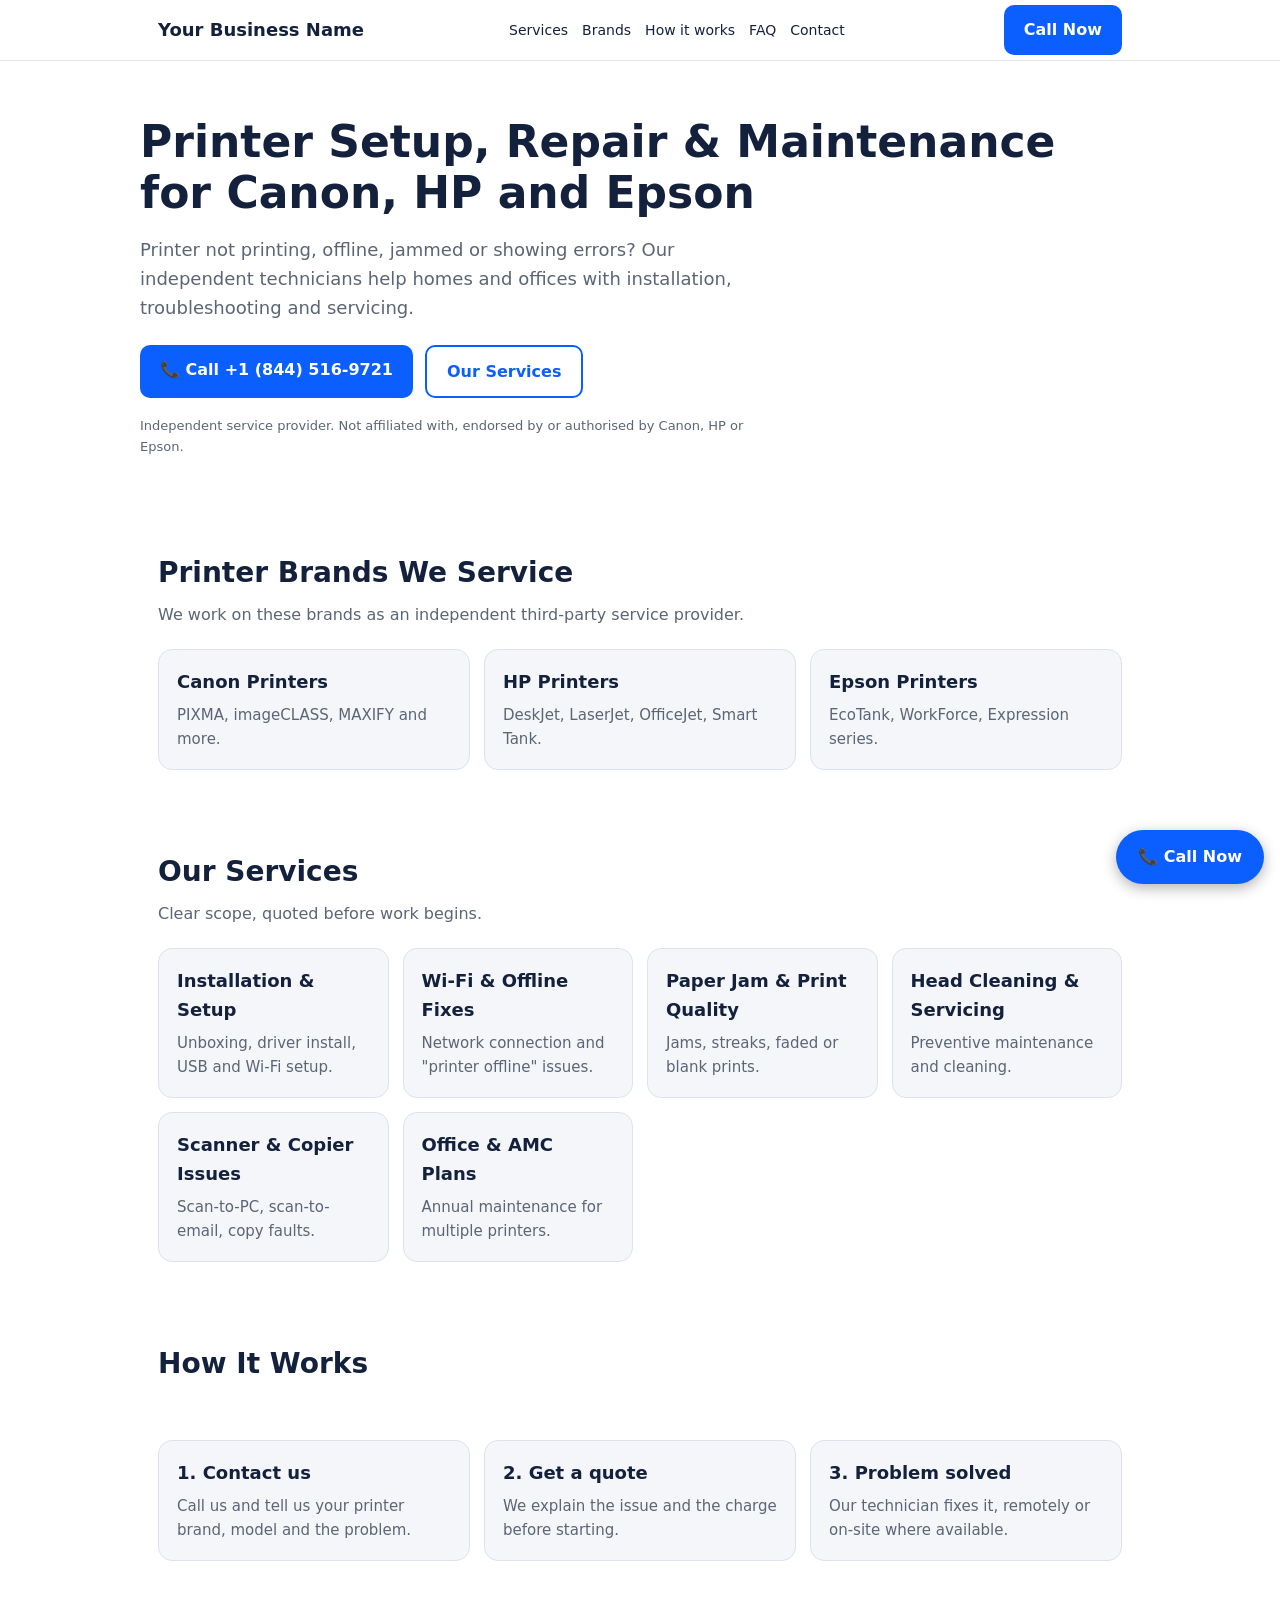
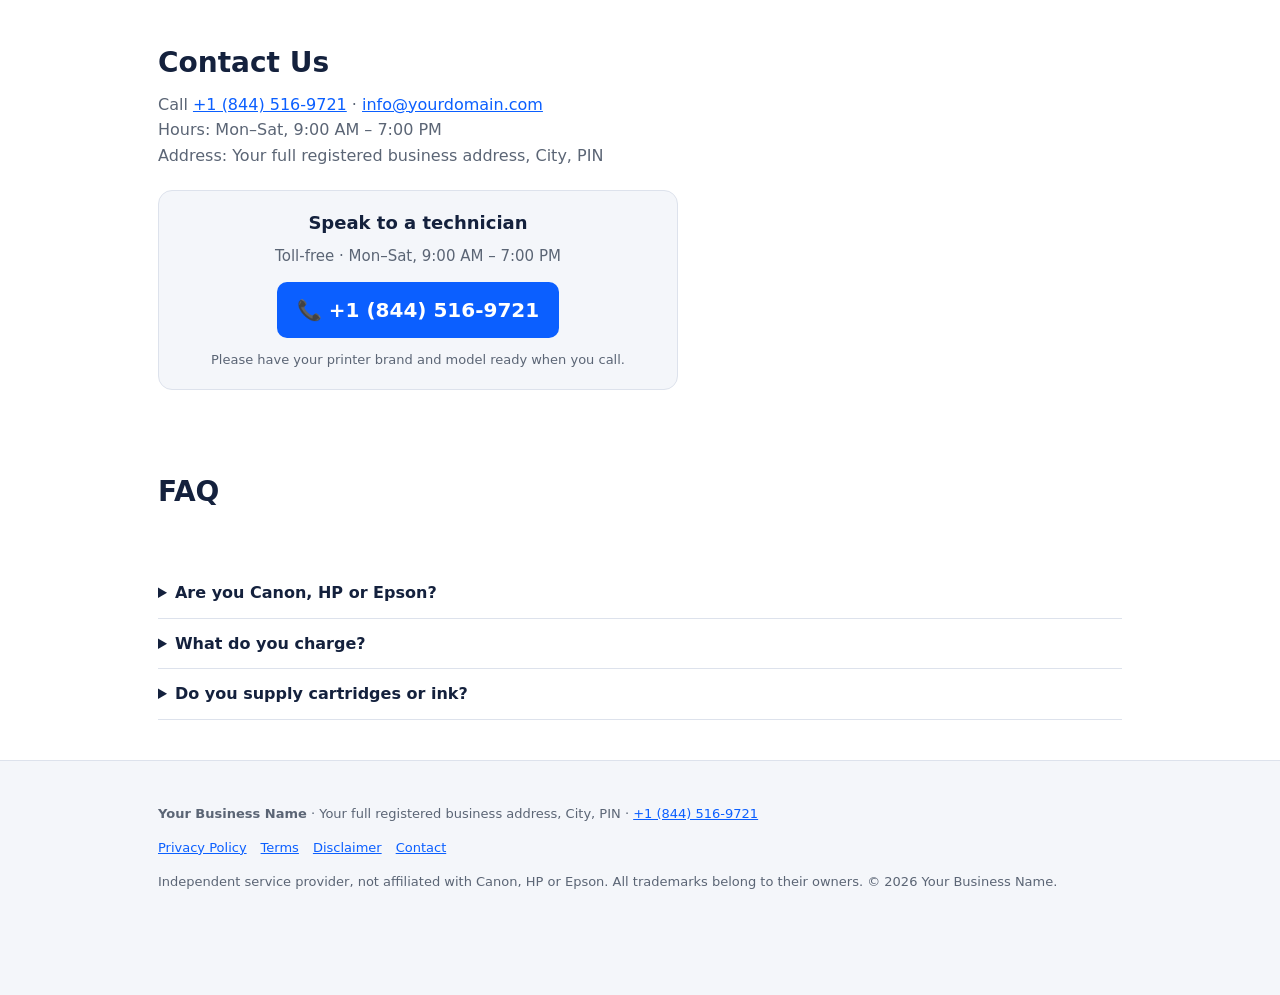
==== index.html @ 303cdf5d "Add files via upload" ====
<!DOCTYPE html>
<html lang="en">
<head>
<meta charset="utf-8">
<meta name="viewport" content="width=device-width, initial-scale=1, viewport-fit=cover">
<title>Independent Printer Repair & Setup Services – Canon, HP, Epson</title>
<link rel="canonical" href="https://yourdomain.com/">
<meta name="description" content="Independent printer installation, repair and maintenance service for Canon, HP and Epson printers. Not affiliated with any printer manufacturer.">
<link rel="stylesheet" href="/style.css">
</head>
<body>
<header><div class="w">
<div class="logo" data-biz></div>
<nav><a href="#services">Services</a><a href="#brands">Brands</a><a href="#how">How it works</a><a href="#faq">FAQ</a><a href="#contact">Contact</a></nav>
<a class="btn" data-tel href="#">Call Now</a>
</div></header>

<main>
<div class="w hero">
<h1>Printer Setup, Repair & Maintenance for Canon, HP and Epson</h1>
<p>Printer not printing, offline, jammed or showing errors? Our independent technicians help homes and offices with installation, troubleshooting and servicing.</p>
<div class="b"><a class="btn" data-tel href="#">📞 Call <span data-phone></span></a><a class="btn o" href="#services">Our Services</a></div>
<p style="font-size:13px;margin-top:18px">Independent service provider. Not affiliated with, endorsed by or authorised by Canon, HP or Epson.</p>
</div>

<section id="brands"><div class="w">
<h2>Printer Brands We Service</h2><p class="sub">We work on these brands as an independent third-party service provider.</p>
<div class="g"><div class="c"><h3>Canon Printers</h3><p>PIXMA, imageCLASS, MAXIFY and more.</p></div>
<div class="c"><h3>HP Printers</h3><p>DeskJet, LaserJet, OfficeJet, Smart Tank.</p></div>
<div class="c"><h3>Epson Printers</h3><p>EcoTank, WorkForce, Expression series.</p></div></div>
</div></section>

<section id="services"><div class="w">
<h2>Our Services</h2><p class="sub">Clear scope, quoted before work begins.</p>
<div class="g">
<div class="c"><h3>Installation & Setup</h3><p>Unboxing, driver install, USB and Wi-Fi setup.</p></div>
<div class="c"><h3>Wi-Fi & Offline Fixes</h3><p>Network connection and "printer offline" issues.</p></div>
<div class="c"><h3>Paper Jam & Print Quality</h3><p>Jams, streaks, faded or blank prints.</p></div>
<div class="c"><h3>Head Cleaning & Servicing</h3><p>Preventive maintenance and cleaning.</p></div>
<div class="c"><h3>Scanner & Copier Issues</h3><p>Scan-to-PC, scan-to-email, copy faults.</p></div>
<div class="c"><h3>Office & AMC Plans</h3><p>Annual maintenance for multiple printers.</p></div>
</div></div></section>

<section id="how"><div class="w">
<h2>How It Works</h2><p class="sub">&nbsp;</p>
<div class="g"><div class="c"><h3>1. Contact us</h3><p>Call us and tell us your printer brand, model and the problem.</p></div>
<div class="c"><h3>2. Get a quote</h3><p>We explain the issue and the charge before starting.</p></div>
<div class="c"><h3>3. Problem solved</h3><p>Our technician fixes it, remotely or on-site where available.</p></div></div>
</div></section>

<section id="contact"><div class="w">
<h2>Contact Us</h2>
<p class="sub">Call <a data-tel href="#"><span data-phone></span></a> · <a data-mail href="#"><span data-email></span></a><br>Hours: <span data-hours></span><br>Address: <span data-addr></span></p>
<div class="c" style="max-width:520px;text-align:center"><h3>Speak to a technician</h3><p style="margin-bottom:14px">Toll-free · <span data-hours></span></p><a class="btn" data-tel href="#" style="font-size:20px">📞 <span data-phone></span></a><p style="margin-top:12px;font-size:13px">Please have your printer brand and model ready when you call.</p></div>
</div></section>

<section id="faq"><div class="w">
<h2>FAQ</h2><p class="sub">&nbsp;</p>
<details><summary>Are you Canon, HP or Epson?</summary><p>No. We are an independent service company and are not affiliated with or authorised by any printer manufacturer. For warranty claims, contact the manufacturer directly.</p></details>
<details><summary>What do you charge?</summary><p>We quote the price before work starts. Charges vary by issue and service type.</p></details>
<details><summary>Do you supply cartridges or ink?</summary><p>We can advise on compatible supplies. Confirm availability when you call.</p></details>
</div></section>

</main>

<footer><div class="w">
<p><strong data-biz></strong> · <span data-addr></span> · <a data-tel href="#"><span data-phone></span></a></p>
<p><a href="/privacy">Privacy Policy</a><a href="/terms">Terms</a><a href="/disclaimer">Disclaimer</a><a href="#contact">Contact</a></p>
<p>Independent service provider, not affiliated with Canon, HP or Epson. All trademarks belong to their owners. © <span id="y"></span> <span data-biz></span>.</p>
</div></footer>

<a class="btn fab" data-tel href="#">📞 Call Now</a>

<script src="/site.js"></script>
</body>
</html>
---- style.css ----
:root{--bg:#fff;--fg:#14213d;--mut:#5b6575;--card:#f4f6fa;--acc:#0b5fff;--acc2:#fff;--bd:#dde2ec;box-sizing:border-box;padding-top:env(safe-area-inset-top,0px);padding-bottom:env(safe-area-inset-bottom,0px)}
@media (prefers-color-scheme:dark){:root:not([data-theme="light"]){--bg:#0e1420;--fg:#eef1f7;--mut:#a3adc0;--card:#171f2e;--acc:#4d8dff;--acc2:#06101f;--bd:#27324a}}
:root[data-theme="dark"]{--bg:#0e1420;--fg:#eef1f7;--mut:#a3adc0;--card:#171f2e;--acc:#4d8dff;--acc2:#06101f;--bd:#27324a}
html{scroll-behavior:smooth;scroll-padding-top:70px}
*{box-sizing:border-box}
body{margin:0;background:var(--bg);color:var(--fg);font:16px/1.6 system-ui,-apple-system,"Segoe UI",Roboto,Arial,sans-serif}
a{color:var(--acc)}
.w{max-width:1000px;margin:0 auto;padding:0 18px}
header{position:sticky;top:env(safe-area-inset-top,0px);background:var(--bg);border-bottom:1px solid var(--bd);z-index:5}
header .w{display:flex;align-items:center;justify-content:space-between;height:60px;gap:10px}
.logo{font-weight:800;font-size:18px}
nav a{margin-right:14px;text-decoration:none;color:var(--fg);font-size:14px}
@media(max-width:700px){nav{display:none}}
.btn{display:inline-block;background:var(--acc);color:var(--acc2);padding:12px 20px;border-radius:10px;font-weight:700;text-decoration:none;border:0;font-size:16px;cursor:pointer}
.btn.o{background:none;color:var(--acc);border:2px solid var(--acc)}
.hero{padding:56px 0 40px}
h1{font-size:clamp(28px,5vw,44px);line-height:1.15;margin:0 0 14px}
.hero p{color:var(--mut);max-width:620px;font-size:18px}
.hero .b{display:flex;gap:12px;flex-wrap:wrap;margin-top:22px}
section{padding:40px 0}
h2{font-size:28px;margin:0 0 6px}
.sub{color:var(--mut);margin:0 0 22px}
.g{display:grid;grid-template-columns:repeat(auto-fit,minmax(220px,1fr));gap:14px}
.c{background:var(--card);border:1px solid var(--bd);border-radius:14px;padding:18px}
.c h3{margin:0 0 6px;font-size:18px}.c p{margin:0;color:var(--mut);font-size:15px}
.note{background:var(--card);border-left:4px solid var(--acc);padding:14px 16px;border-radius:8px;font-size:14px;color:var(--mut)}
form{display:grid;gap:12px;max-width:520px}
input,select,textarea{width:100%;padding:12px;border:1px solid var(--bd);border-radius:8px;background:var(--bg);color:var(--fg);font:inherit}
label{font-size:14px;font-weight:600}
details{border-bottom:1px solid var(--bd);padding:12px 0}summary{cursor:pointer;font-weight:600}
details p{color:var(--mut);margin:8px 0 0}
footer{background:var(--card);border-top:1px solid var(--bd);padding:30px 0 90px;font-size:13px;color:var(--mut)}
footer a{margin-right:14px}
.fab{position:fixed;right:16px;bottom:calc(16px + env(safe-area-inset-bottom,0px));z-index:9;box-shadow:0 4px 14px rgba(0,0,0,.3);border-radius:999px;padding:14px 22px}
.legal h3{margin:20px 0 4px}.legal p,.legal li{color:var(--mut);font-size:14px}
.page{padding:40px 0 60px}.page h1{font-size:32px}.page h3{margin:22px 0 4px}.page p,.page li{color:var(--mut)}
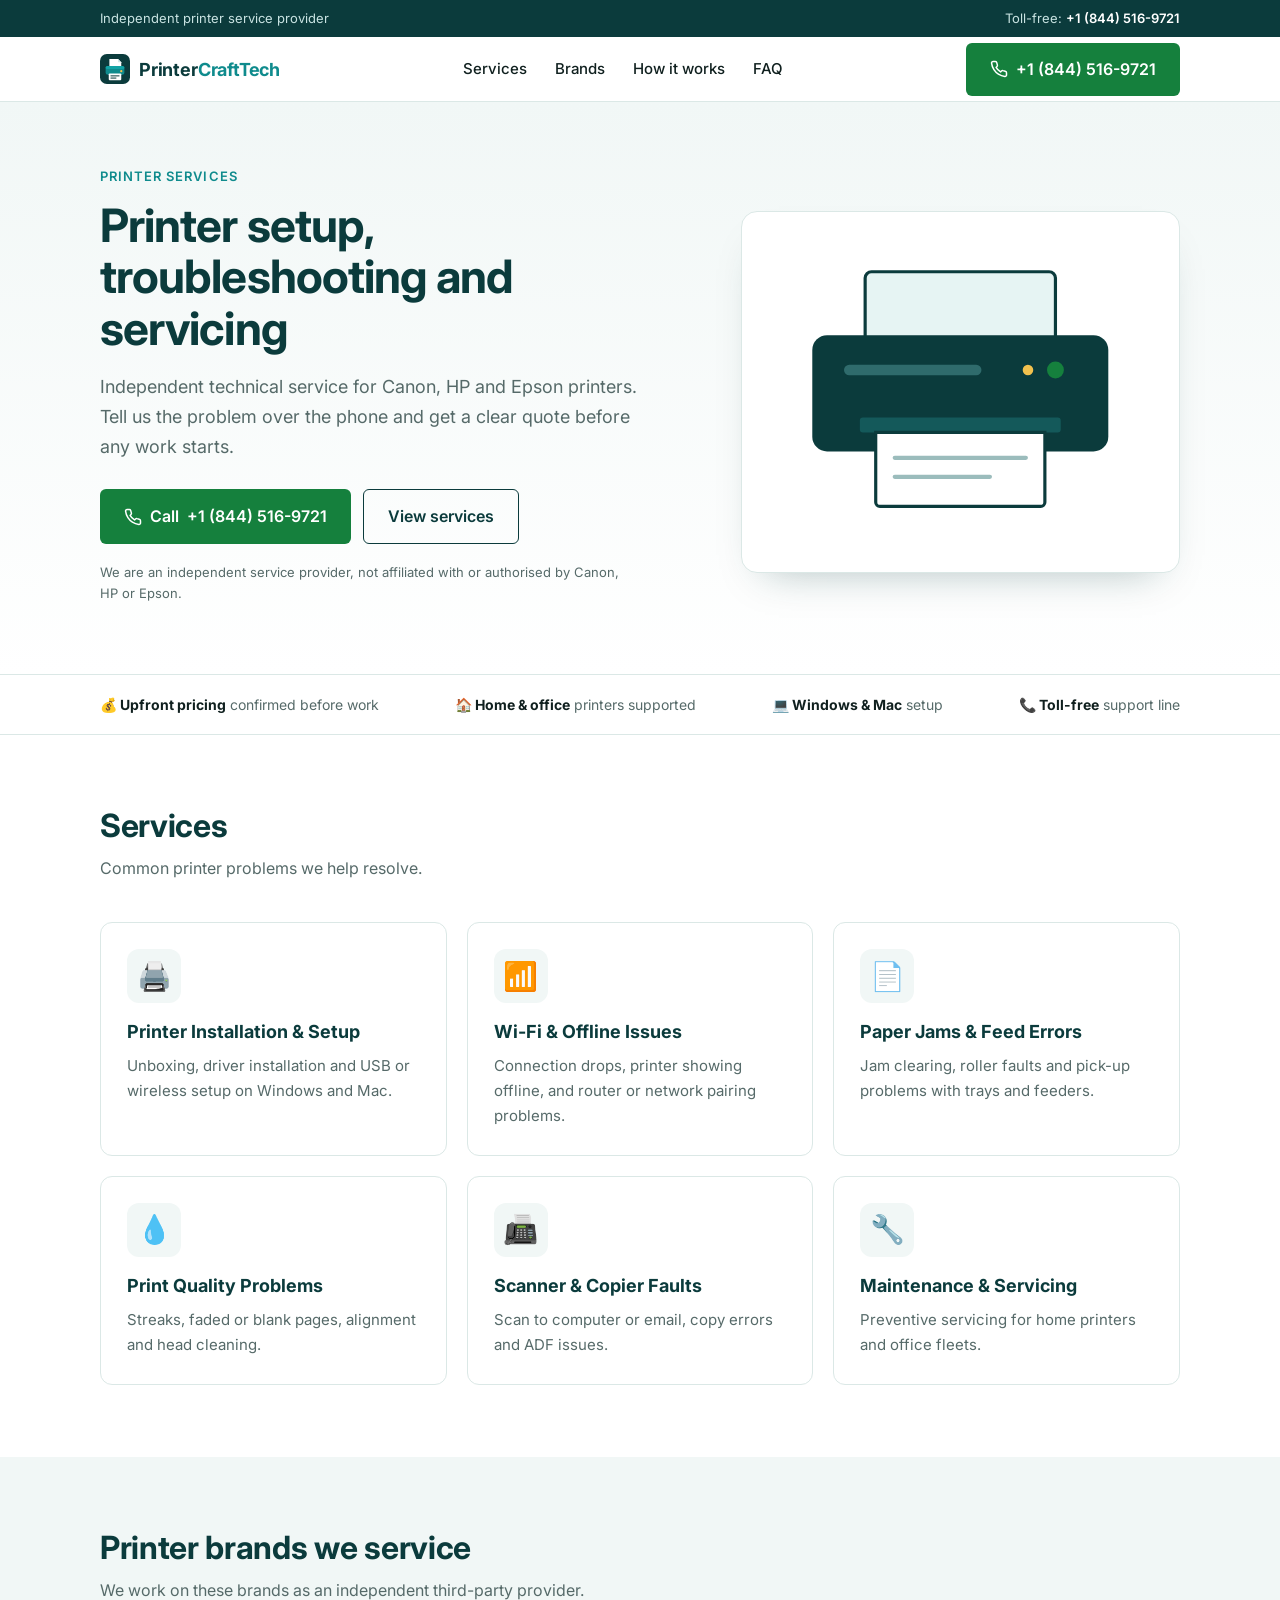
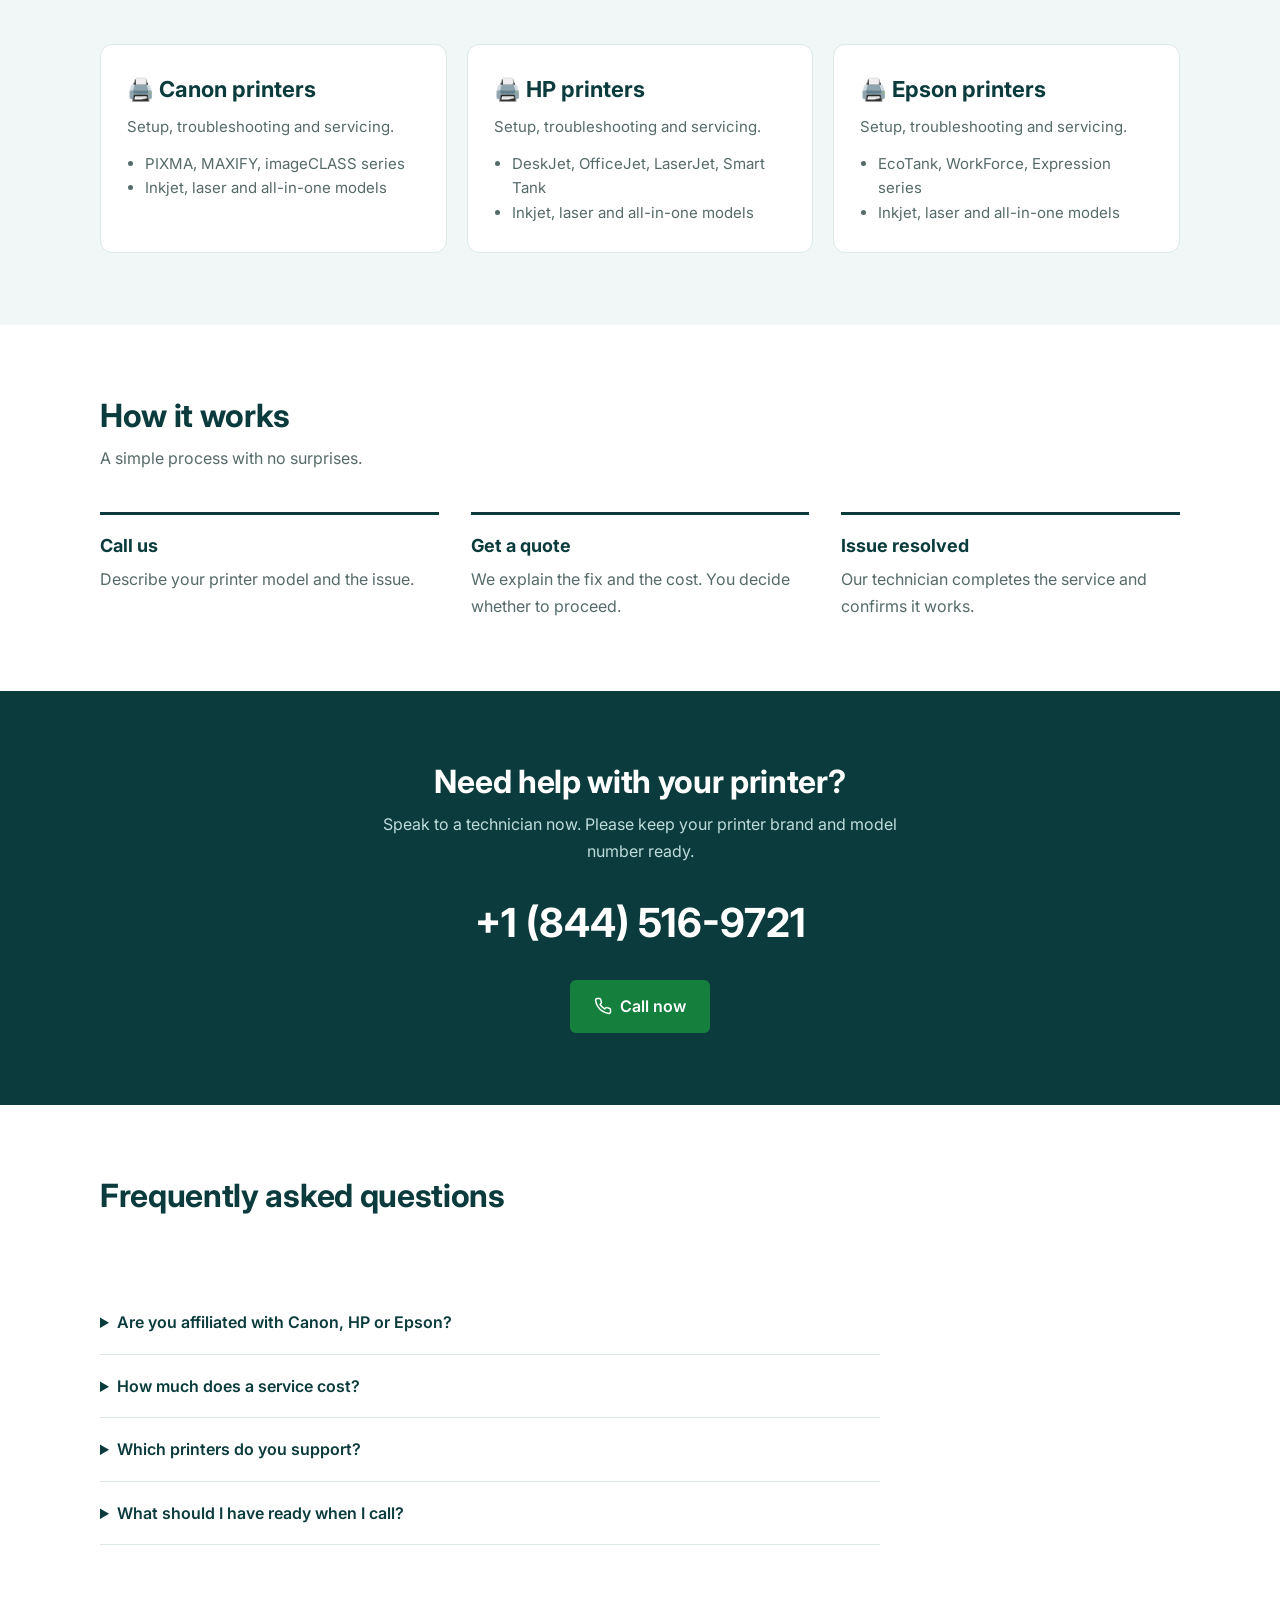
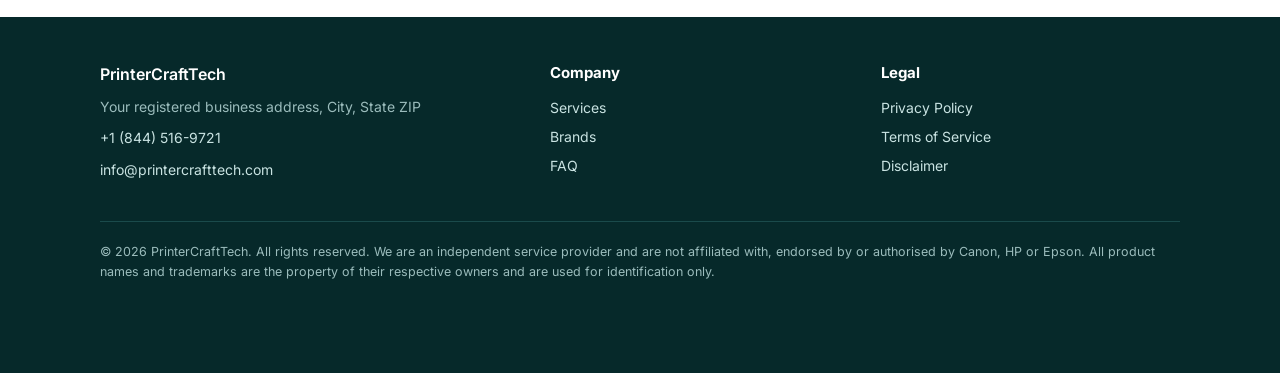
==== commit 8e8f5cd1: "Add files via upload" ====
--- a/index.html
+++ b/index.html
@@ -1,76 +1,16 @@
-<!DOCTYPE html>
-<html lang="en">
-<head>
-<meta charset="utf-8">
-<meta name="viewport" content="width=device-width, initial-scale=1, viewport-fit=cover">
-<title>Independent Printer Repair & Setup Services – Canon, HP, Epson</title>
-<link rel="canonical" href="https://yourdomain.com/">
-<meta name="description" content="Independent printer installation, repair and maintenance service for Canon, HP and Epson printers. Not affiliated with any printer manufacturer.">
-<link rel="stylesheet" href="/style.css">
-</head>
-<body>
-<header><div class="w">
-<div class="logo" data-biz></div>
-<nav><a href="#services">Services</a><a href="#brands">Brands</a><a href="#how">How it works</a><a href="#faq">FAQ</a><a href="#contact">Contact</a></nav>
-<a class="btn" data-tel href="#">Call Now</a>
-</div></header>
-
-<main>
-<div class="w hero">
-<h1>Printer Setup, Repair & Maintenance for Canon, HP and Epson</h1>
-<p>Printer not printing, offline, jammed or showing errors? Our independent technicians help homes and offices with installation, troubleshooting and servicing.</p>
-<div class="b"><a class="btn" data-tel href="#">📞 Call <span data-phone></span></a><a class="btn o" href="#services">Our Services</a></div>
-<p style="font-size:13px;margin-top:18px">Independent service provider. Not affiliated with, endorsed by or authorised by Canon, HP or Epson.</p>
-</div>
-
-<section id="brands"><div class="w">
-<h2>Printer Brands We Service</h2><p class="sub">We work on these brands as an independent third-party service provider.</p>
-<div class="g"><div class="c"><h3>Canon Printers</h3><p>PIXMA, imageCLASS, MAXIFY and more.</p></div>
-<div class="c"><h3>HP Printers</h3><p>DeskJet, LaserJet, OfficeJet, Smart Tank.</p></div>
-<div class="c"><h3>Epson Printers</h3><p>EcoTank, WorkForce, Expression series.</p></div></div>
-</div></section>
-
-<section id="services"><div class="w">
-<h2>Our Services</h2><p class="sub">Clear scope, quoted before work begins.</p>
-<div class="g">
-<div class="c"><h3>Installation & Setup</h3><p>Unboxing, driver install, USB and Wi-Fi setup.</p></div>
-<div class="c"><h3>Wi-Fi & Offline Fixes</h3><p>Network connection and "printer offline" issues.</p></div>
-<div class="c"><h3>Paper Jam & Print Quality</h3><p>Jams, streaks, faded or blank prints.</p></div>
-<div class="c"><h3>Head Cleaning & Servicing</h3><p>Preventive maintenance and cleaning.</p></div>
-<div class="c"><h3>Scanner & Copier Issues</h3><p>Scan-to-PC, scan-to-email, copy faults.</p></div>
-<div class="c"><h3>Office & AMC Plans</h3><p>Annual maintenance for multiple printers.</p></div>
-</div></div></section>
-
-<section id="how"><div class="w">
-<h2>How It Works</h2><p class="sub">&nbsp;</p>
-<div class="g"><div class="c"><h3>1. Contact us</h3><p>Call us and tell us your printer brand, model and the problem.</p></div>
-<div class="c"><h3>2. Get a quote</h3><p>We explain the issue and the charge before starting.</p></div>
-<div class="c"><h3>3. Problem solved</h3><p>Our technician fixes it, remotely or on-site where available.</p></div></div>
-</div></section>
-
-<section id="contact"><div class="w">
-<h2>Contact Us</h2>
-<p class="sub">Call <a data-tel href="#"><span data-phone></span></a> · <a data-mail href="#"><span data-email></span></a><br>Hours: <span data-hours></span><br>Address: <span data-addr></span></p>
-<div class="c" style="max-width:520px;text-align:center"><h3>Speak to a technician</h3><p style="margin-bottom:14px">Toll-free · <span data-hours></span></p><a class="btn" data-tel href="#" style="font-size:20px">📞 <span data-phone></span></a><p style="margin-top:12px;font-size:13px">Please have your printer brand and model ready when you call.</p></div>
-</div></section>
-
-<section id="faq"><div class="w">
-<h2>FAQ</h2><p class="sub">&nbsp;</p>
-<details><summary>Are you Canon, HP or Epson?</summary><p>No. We are an independent service company and are not affiliated with or authorised by any printer manufacturer. For warranty claims, contact the manufacturer directly.</p></details>
-<details><summary>What do you charge?</summary><p>We quote the price before work starts. Charges vary by issue and service type.</p></details>
-<details><summary>Do you supply cartridges or ink?</summary><p>We can advise on compatible supplies. Confirm availability when you call.</p></details>
-</div></section>
-
-</main>
-
-<footer><div class="w">
-<p><strong data-biz></strong> · <span data-addr></span> · <a data-tel href="#"><span data-phone></span></a></p>
-<p><a href="/privacy">Privacy Policy</a><a href="/terms">Terms</a><a href="/disclaimer">Disclaimer</a><a href="#contact">Contact</a></p>
-<p>Independent service provider, not affiliated with Canon, HP or Epson. All trademarks belong to their owners. © <span id="y"></span> <span data-biz></span>.</p>
-</div></footer>
-
-<a class="btn fab" data-tel href="#">📞 Call Now</a>
-
-<script src="/site.js"></script>
-</body>
-</html>
+<!DOCTYPE html><html lang="en"><head><meta charset="utf-8"><meta name="viewport" content="width=device-width, initial-scale=1, viewport-fit=cover"><title>Printer Setup & Repair Service for Canon, HP and Epson | Independent Provider</title><link rel="icon" type="image/svg+xml" href="/favicon.svg"><meta name="description" content="Independent printer installation, troubleshooting and servicing for Canon, HP and Epson printers. Call toll-free for a quote. Not affiliated with any manufacturer."><link rel="preconnect" href="https://fonts.googleapis.com"><link rel="preconnect" href="https://fonts.gstatic.com" crossorigin><link href="https://fonts.googleapis.com/css2?family=Inter:wght@400;500;600;700&display=swap" rel="stylesheet"><link rel="stylesheet" href="/style.css"></head><body>
+<div class="top"><div class="w"><span>Independent printer service provider</span><span>Toll-free: <a data-tel href="#"><span data-phone></span></a></span></div></div>
+<header><div class="w"><a class="logo" href="/"><svg viewBox="0 0 48 48" width="30" height="30" aria-hidden="true"><rect width="48" height="48" rx="11" fill="#0b3b3c"/><path d="M15 8h14l5 5v7H15z" fill="#fff"/><path d="M29 8v5h5" fill="#cfe9e8"/><rect x="9" y="19" width="30" height="14" rx="4" fill="#0f8b8d"/><rect x="9" y="19" width="30" height="5" rx="2.5" fill="#12a3a5"/><circle cx="34" cy="27.5" r="1.8" fill="#f2c14e"/><rect x="14" y="31" width="20" height="11" rx="1.5" fill="#fff"/><path d="M17.5 35h13M17.5 38.5h8" stroke="#0b3b3c" stroke-width="1.6" stroke-linecap="round"/></svg><span class="wm"><b>Printer</b>CraftTech</span></a><nav><a href="/#services">Services</a><a href="/#brands">Brands</a><a href="/#process">How it works</a><a href="/#faq">FAQ</a></nav><a class="btn" data-tel href="#"><svg viewBox="0 0 24 24" fill="none" stroke="currentColor" stroke-width="2" stroke-linecap="round" stroke-linejoin="round"><path d="M22 16.9v3a2 2 0 0 1-2.2 2 19.8 19.8 0 0 1-8.6-3.1 19.5 19.5 0 0 1-6-6A19.8 19.8 0 0 1 2.1 4.2 2 2 0 0 1 4.1 2h3a2 2 0 0 1 2 1.7c.1 1 .4 1.9.7 2.8a2 2 0 0 1-.5 2.1L8.1 9.9a16 16 0 0 0 6 6l1.3-1.3a2 2 0 0 1 2.1-.4c.9.3 1.8.6 2.8.7a2 2 0 0 1 1.7 2z"/></svg><span data-phone></span></a></div></header>
+<main><section class="hero" style="padding:64px 0 56px"><div class="w"><div><div class="eyebrow">Printer Services</div><h1>Printer setup, troubleshooting and servicing</h1>
+<p class="lead">Independent technical service for Canon, HP and Epson printers. Tell us the problem over the phone and get a clear quote before any work starts.</p>
+<div class="acts"><a class="btn" data-tel href="#"><svg viewBox="0 0 24 24" fill="none" stroke="currentColor" stroke-width="2" stroke-linecap="round" stroke-linejoin="round"><path d="M22 16.9v3a2 2 0 0 1-2.2 2 19.8 19.8 0 0 1-8.6-3.1 19.5 19.5 0 0 1-6-6A19.8 19.8 0 0 1 2.1 4.2 2 2 0 0 1 4.1 2h3a2 2 0 0 1 2 1.7c.1 1 .4 1.9.7 2.8a2 2 0 0 1-.5 2.1L8.1 9.9a16 16 0 0 0 6 6l1.3-1.3a2 2 0 0 1 2.1-.4c.9.3 1.8.6 2.8.7a2 2 0 0 1 1.7 2z"/></svg>Call <span data-phone></span></a><a class="btn sec" href="#services">View services</a></div>
+<p class="fine">We are an independent service provider, not affiliated with or authorised by Canon, HP or Epson.</p></div><div class="art"><svg viewBox="0 0 360 280" width="100%" role="img" aria-label="Printer illustration"><rect x="90" y="30" width="180" height="70" rx="6" fill="#e6f4f3" stroke="#0b3b3c" stroke-width="3"/><rect x="40" y="90" width="280" height="110" rx="14" fill="#0b3b3c"/><rect x="70" y="118" width="130" height="10" rx="5" fill="#2f6b6c"/><circle cx="270" cy="123" r="8" fill="#15803d"/><circle cx="244" cy="123" r="5" fill="#f2c14e"/><rect x="85" y="168" width="190" height="14" rx="3" fill="#14595a"/><path d="M100 182h160v66a4 4 0 0 1-4 4H104a4 4 0 0 1-4-4z" fill="#fff" stroke="#0b3b3c" stroke-width="3"/><path d="M118 206h124M118 224h90" stroke="#9bbcbc" stroke-width="4" stroke-linecap="round"/></svg></div></div></section>
+<div class="strip"><div class="w"><span><b>💰 Upfront pricing</b> confirmed before work</span><span><b>🏠 Home &amp; office</b> printers supported</span><span><b>💻 Windows &amp; Mac</b> setup</span><span><b>📞 Toll-free</b> support line</span></div></div>
+<section id="services"><div class="w"><h2>Services</h2><p class="sub">Common printer problems we help resolve.</p><div class="grid"><div class="card"><div class="ico">🖨️</div><h3>Printer Installation & Setup</h3><p>Unboxing, driver installation and USB or wireless setup on Windows and Mac.</p></div><div class="card"><div class="ico">📶</div><h3>Wi-Fi & Offline Issues</h3><p>Connection drops, printer showing offline, and router or network pairing problems.</p></div><div class="card"><div class="ico">📄</div><h3>Paper Jams & Feed Errors</h3><p>Jam clearing, roller faults and pick-up problems with trays and feeders.</p></div><div class="card"><div class="ico">💧</div><h3>Print Quality Problems</h3><p>Streaks, faded or blank pages, alignment and head cleaning.</p></div><div class="card"><div class="ico">📠</div><h3>Scanner & Copier Faults</h3><p>Scan to computer or email, copy errors and ADF issues.</p></div><div class="card"><div class="ico">🔧</div><h3>Maintenance & Servicing</h3><p>Preventive servicing for home printers and office fleets.</p></div></div></div></section>
+<section id="brands" class="alt"><div class="w"><h2>Printer brands we service</h2><p class="sub">We work on these brands as an independent third-party provider.</p><div class="grid"><div class="card brand"><h3>🖨️ Canon printers</h3><p>Setup, troubleshooting and servicing.</p><ul><li>PIXMA, MAXIFY, imageCLASS series</li><li>Inkjet, laser and all-in-one models</li></ul></div><div class="card brand"><h3>🖨️ HP printers</h3><p>Setup, troubleshooting and servicing.</p><ul><li>DeskJet, OfficeJet, LaserJet, Smart Tank</li><li>Inkjet, laser and all-in-one models</li></ul></div><div class="card brand"><h3>🖨️ Epson printers</h3><p>Setup, troubleshooting and servicing.</p><ul><li>EcoTank, WorkForce, Expression series</li><li>Inkjet, laser and all-in-one models</li></ul></div></div></div></section>
+<section id="process"><div class="w"><h2>How it works</h2><p class="sub">A simple process with no surprises.</p><div class="steps"><div class="step"><h3>Call us</h3><p>Describe your printer model and the issue.</p></div><div class="step"><h3>Get a quote</h3><p>We explain the fix and the cost. You decide whether to proceed.</p></div><div class="step"><h3>Issue resolved</h3><p>Our technician completes the service and confirms it works.</p></div></div></div></section>
+<section class="cta"><div class="w"><h2>Need help with your printer?</h2><p>Speak to a technician now. Please keep your printer brand and model number ready.</p><a class="num" data-tel href="#"><span data-phone></span></a><a class="btn" data-tel href="#"><svg viewBox="0 0 24 24" fill="none" stroke="currentColor" stroke-width="2" stroke-linecap="round" stroke-linejoin="round"><path d="M22 16.9v3a2 2 0 0 1-2.2 2 19.8 19.8 0 0 1-8.6-3.1 19.5 19.5 0 0 1-6-6A19.8 19.8 0 0 1 2.1 4.2 2 2 0 0 1 4.1 2h3a2 2 0 0 1 2 1.7c.1 1 .4 1.9.7 2.8a2 2 0 0 1-.5 2.1L8.1 9.9a16 16 0 0 0 6 6l1.3-1.3a2 2 0 0 1 2.1-.4c.9.3 1.8.6 2.8.7a2 2 0 0 1 1.7 2z"/></svg>Call now</a></div></section>
+<section id="faq"><div class="w"><h2>Frequently asked questions</h2><p class="sub">&nbsp;</p><details><summary>Are you affiliated with Canon, HP or Epson?</summary><p>No. We are an independent service provider and are not affiliated with or authorised by any printer manufacturer. For warranty claims, please contact the manufacturer directly.</p></details><details><summary>How much does a service cost?</summary><p>Pricing depends on the issue and service type. We confirm the charge with you before any work begins.</p></details><details><summary>Which printers do you support?</summary><p>We service Canon, HP and Epson inkjet, laser and all-in-one printers for home and office use.</p></details><details><summary>What should I have ready when I call?</summary><p>Your printer brand and model number, the computer type (Windows or Mac) and a short description of the problem.</p></details></div></section></main><footer><div class="w"><div><p style="color:#fff;font-weight:600;font-size:16px" data-biz></p><p data-addr></p><p><a data-tel href="#" style="display:inline"><span data-phone></span></a></p><p><a data-mail href="#" style="display:inline"><span data-email></span></a></p></div>
+<div><h4>Company</h4><a href="/#services">Services</a><a href="/#brands">Brands</a><a href="/#faq">FAQ</a></div><div><h4>Legal</h4><a href="/privacy">Privacy Policy</a><a href="/terms">Terms of Service</a><a href="/disclaimer">Disclaimer</a></div>
+<div class="legalbar">&copy; <span class="yr"></span> <span data-biz></span>. All rights reserved. We are an independent service provider and are not affiliated with, endorsed by or authorised by Canon, HP or Epson. All product names and trademarks are the property of their respective owners and are used for identification only.</div></div></footer>
+<a class="mbar" data-tel href="#"><svg viewBox="0 0 24 24" fill="none" stroke="currentColor" stroke-width="2" stroke-linecap="round" stroke-linejoin="round"><path d="M22 16.9v3a2 2 0 0 1-2.2 2 19.8 19.8 0 0 1-8.6-3.1 19.5 19.5 0 0 1-6-6A19.8 19.8 0 0 1 2.1 4.2 2 2 0 0 1 4.1 2h3a2 2 0 0 1 2 1.7c.1 1 .4 1.9.7 2.8a2 2 0 0 1-.5 2.1L8.1 9.9a16 16 0 0 0 6 6l1.3-1.3a2 2 0 0 1 2.1-.4c.9.3 1.8.6 2.8.7a2 2 0 0 1 1.7 2z"/></svg>Call <span data-phone></span></a><script src="/site.js"></script></body></html>
--- a/style.css
+++ b/style.css
@@ -1,36 +1,51 @@
-:root{--bg:#fff;--fg:#14213d;--mut:#5b6575;--card:#f4f6fa;--acc:#0b5fff;--acc2:#fff;--bd:#dde2ec;box-sizing:border-box;padding-top:env(safe-area-inset-top,0px);padding-bottom:env(safe-area-inset-bottom,0px)}
-@media (prefers-color-scheme:dark){:root:not([data-theme="light"]){--bg:#0e1420;--fg:#eef1f7;--mut:#a3adc0;--card:#171f2e;--acc:#4d8dff;--acc2:#06101f;--bd:#27324a}}
-:root[data-theme="dark"]{--bg:#0e1420;--fg:#eef1f7;--mut:#a3adc0;--card:#171f2e;--acc:#4d8dff;--acc2:#06101f;--bd:#27324a}
-html{scroll-behavior:smooth;scroll-padding-top:70px}
-*{box-sizing:border-box}
-body{margin:0;background:var(--bg);color:var(--fg);font:16px/1.6 system-ui,-apple-system,"Segoe UI",Roboto,Arial,sans-serif}
-a{color:var(--acc)}
-.w{max-width:1000px;margin:0 auto;padding:0 18px}
-header{position:sticky;top:env(safe-area-inset-top,0px);background:var(--bg);border-bottom:1px solid var(--bd);z-index:5}
-header .w{display:flex;align-items:center;justify-content:space-between;height:60px;gap:10px}
-.logo{font-weight:800;font-size:18px}
-nav a{margin-right:14px;text-decoration:none;color:var(--fg);font-size:14px}
-@media(max-width:700px){nav{display:none}}
-.btn{display:inline-block;background:var(--acc);color:var(--acc2);padding:12px 20px;border-radius:10px;font-weight:700;text-decoration:none;border:0;font-size:16px;cursor:pointer}
-.btn.o{background:none;color:var(--acc);border:2px solid var(--acc)}
-.hero{padding:56px 0 40px}
-h1{font-size:clamp(28px,5vw,44px);line-height:1.15;margin:0 0 14px}
-.hero p{color:var(--mut);max-width:620px;font-size:18px}
-.hero .b{display:flex;gap:12px;flex-wrap:wrap;margin-top:22px}
-section{padding:40px 0}
-h2{font-size:28px;margin:0 0 6px}
-.sub{color:var(--mut);margin:0 0 22px}
-.g{display:grid;grid-template-columns:repeat(auto-fit,minmax(220px,1fr));gap:14px}
-.c{background:var(--card);border:1px solid var(--bd);border-radius:14px;padding:18px}
-.c h3{margin:0 0 6px;font-size:18px}.c p{margin:0;color:var(--mut);font-size:15px}
-.note{background:var(--card);border-left:4px solid var(--acc);padding:14px 16px;border-radius:8px;font-size:14px;color:var(--mut)}
-form{display:grid;gap:12px;max-width:520px}
-input,select,textarea{width:100%;padding:12px;border:1px solid var(--bd);border-radius:8px;background:var(--bg);color:var(--fg);font:inherit}
-label{font-size:14px;font-weight:600}
-details{border-bottom:1px solid var(--bd);padding:12px 0}summary{cursor:pointer;font-weight:600}
-details p{color:var(--mut);margin:8px 0 0}
-footer{background:var(--card);border-top:1px solid var(--bd);padding:30px 0 90px;font-size:13px;color:var(--mut)}
-footer a{margin-right:14px}
-.fab{position:fixed;right:16px;bottom:calc(16px + env(safe-area-inset-bottom,0px));z-index:9;box-shadow:0 4px 14px rgba(0,0,0,.3);border-radius:999px;padding:14px 22px}
-.legal h3{margin:20px 0 4px}.legal p,.legal li{color:var(--mut);font-size:14px}
-.page{padding:40px 0 60px}.page h1{font-size:32px}.page h3{margin:22px 0 4px}.page p,.page li{color:var(--mut)}
+*{box-sizing:border-box}html{scroll-behavior:smooth;scroll-padding-top:90px}
+:root{--ink:#10201f;--mut:#566a69;--bg:#fff;--soft:#f1f7f6;--line:#dbe8e6;--navy:#0b3b3c;--blue:#0f8b8d;--cta:#15803d}
+body{margin:0;color:var(--ink);background:var(--bg);font:16px/1.65 Inter,"Segoe UI",system-ui,-apple-system,Arial,sans-serif;-webkit-font-smoothing:antialiased}
+a{color:var(--blue)}.w{max-width:1120px;margin:0 auto;padding:0 20px}
+.top{background:var(--navy);color:#c9e3e2;font-size:13px}.top .w{display:flex;justify-content:space-between;gap:12px;padding-top:8px;padding-bottom:8px}
+.top a{color:#fff;font-weight:600;text-decoration:none}
+header{position:sticky;top:0;z-index:20;background:#fff;border-bottom:1px solid var(--line)}
+header .w{display:flex;align-items:center;justify-content:space-between;height:72px}
+.logo{display:flex;align-items:center;gap:10px;font-weight:700;font-size:19px;color:var(--navy);text-decoration:none}
+.logo svg{width:30px;height:30px}
+nav{display:flex;gap:28px}nav a{color:var(--ink);text-decoration:none;font-size:15px;font-weight:500}nav a:hover{color:var(--blue)}
+.btn{display:inline-flex;align-items:center;gap:8px;background:var(--cta);color:#fff;padding:13px 24px;border-radius:6px;font-weight:600;text-decoration:none;font-size:16px}
+.btn:hover{background:#116b32}.btn.sec{background:transparent;color:var(--navy);border:1.5px solid var(--navy)}.btn.sec:hover{background:var(--soft)}
+.btn svg{width:18px;height:18px}
+.hero{background:linear-gradient(180deg,var(--soft),#fff);padding:64px 0 56px}
+.hero .w{display:grid;grid-template-columns:1.15fr .85fr;gap:48px;align-items:center}
+.eyebrow{color:var(--blue);font-weight:600;font-size:13px;letter-spacing:.08em;text-transform:uppercase;margin-bottom:12px}
+h1{font-size:46px;line-height:1.12;margin:0 0 18px;color:var(--navy);letter-spacing:-.02em}
+.lead{font-size:18px;color:var(--mut);max-width:560px;margin:0 0 28px}
+.acts{display:flex;gap:12px;flex-wrap:wrap}
+.fine{font-size:13px;color:var(--mut);margin-top:18px;max-width:520px}
+.art{background:#fff;border:1px solid var(--line);border-radius:16px;padding:28px;box-shadow:0 20px 40px -24px rgba(11,59,60,.35)}
+.strip{border-top:1px solid var(--line);border-bottom:1px solid var(--line);background:#fff}
+.strip .w{display:flex;gap:30px;justify-content:space-between;flex-wrap:wrap;padding-top:18px;padding-bottom:18px;font-size:14px;color:var(--mut)}
+.strip b{color:var(--ink)}
+section{padding:72px 0}section.alt{background:var(--soft)}
+h2{font-size:32px;line-height:1.2;margin:0 0 10px;color:var(--navy);letter-spacing:-.01em}
+.sub{color:var(--mut);max-width:620px;margin:0 0 40px}
+.grid{display:grid;grid-template-columns:repeat(3,1fr);gap:20px}
+.card{background:#fff;border:1px solid var(--line);border-radius:12px;padding:26px}
+.card svg{width:34px;height:34px;color:var(--blue);margin-bottom:14px}
+.card h3{font-size:18px;margin:0 0 8px;color:var(--navy)}.card p{margin:0;color:var(--mut);font-size:15px}
+.brand h3{font-size:22px}.brand ul{margin:12px 0 0;padding-left:18px;color:var(--mut);font-size:15px}
+.steps{display:grid;grid-template-columns:repeat(3,1fr);gap:32px;counter-reset:s}
+.step{border-top:3px solid var(--navy);padding-top:16px}.step h3{margin:0 0 6px;font-size:18px;color:var(--navy)}.step p{margin:0;color:var(--mut)}
+.cta{background:var(--navy);color:#fff;text-align:center}.cta h2{color:#fff}.cta p{color:#bfdcdc;margin:0 auto 26px;max-width:560px}
+.cta .num{display:block;font-size:40px;font-weight:700;margin:6px 0 24px;color:#fff;text-decoration:none}
+details{border-bottom:1px solid var(--line);padding:18px 0;max-width:780px}summary{cursor:pointer;font-weight:600;color:var(--navy)}
+details p{margin:10px 0 0;color:var(--mut)}
+footer{background:#06292a;color:#9bbcbc;font-size:14px;padding:44px 0 90px}
+footer .w{display:grid;grid-template-columns:1.4fr 1fr 1fr;gap:32px}footer h4{color:#fff;margin:0 0 10px;font-size:15px}
+footer a{color:#c9e3e2;display:block;text-decoration:none;margin-bottom:6px}footer p{margin:0 0 8px}
+.legalbar{grid-column:1/-1;border-top:1px solid #1a4a4b;padding-top:20px;font-size:12.5px}
+.mbar{display:none}
+.page{padding:56px 20px 80px;max-width:820px}.page h1{font-size:36px}.page h3{margin:26px 0 6px;color:var(--navy)}.page p{color:var(--mut)}
+@media(max-width:860px){nav{display:none}.hero .w,.grid,.steps,footer .w{grid-template-columns:1fr}h1{font-size:34px}.art{display:none}.top .w{flex-direction:column;gap:2px;text-align:center}
+.mbar{display:flex;position:fixed;left:0;right:0;bottom:0;z-index:30;background:var(--cta);color:#fff;justify-content:center;align-items:center;gap:10px;padding:16px 12px calc(16px + env(safe-area-inset-bottom,0px));font-weight:700;font-size:18px;text-decoration:none}
+header .btn{padding:10px 16px;font-size:14px}}
+.ico{width:54px;height:54px;border-radius:12px;background:var(--soft);display:flex;align-items:center;justify-content:center;font-size:28px;margin-bottom:14px}.wm{font-size:21px;letter-spacing:-.01em;color:var(--blue)}.wm b{color:var(--navy);font-weight:700}.logo{gap:11px}.logo svg{width:42px;height:42px}
+
+.logo svg{width:30px!important;height:30px!important;flex:none}.wm{font-size:18px!important}.logo{gap:9px!important}header .w{height:64px}
